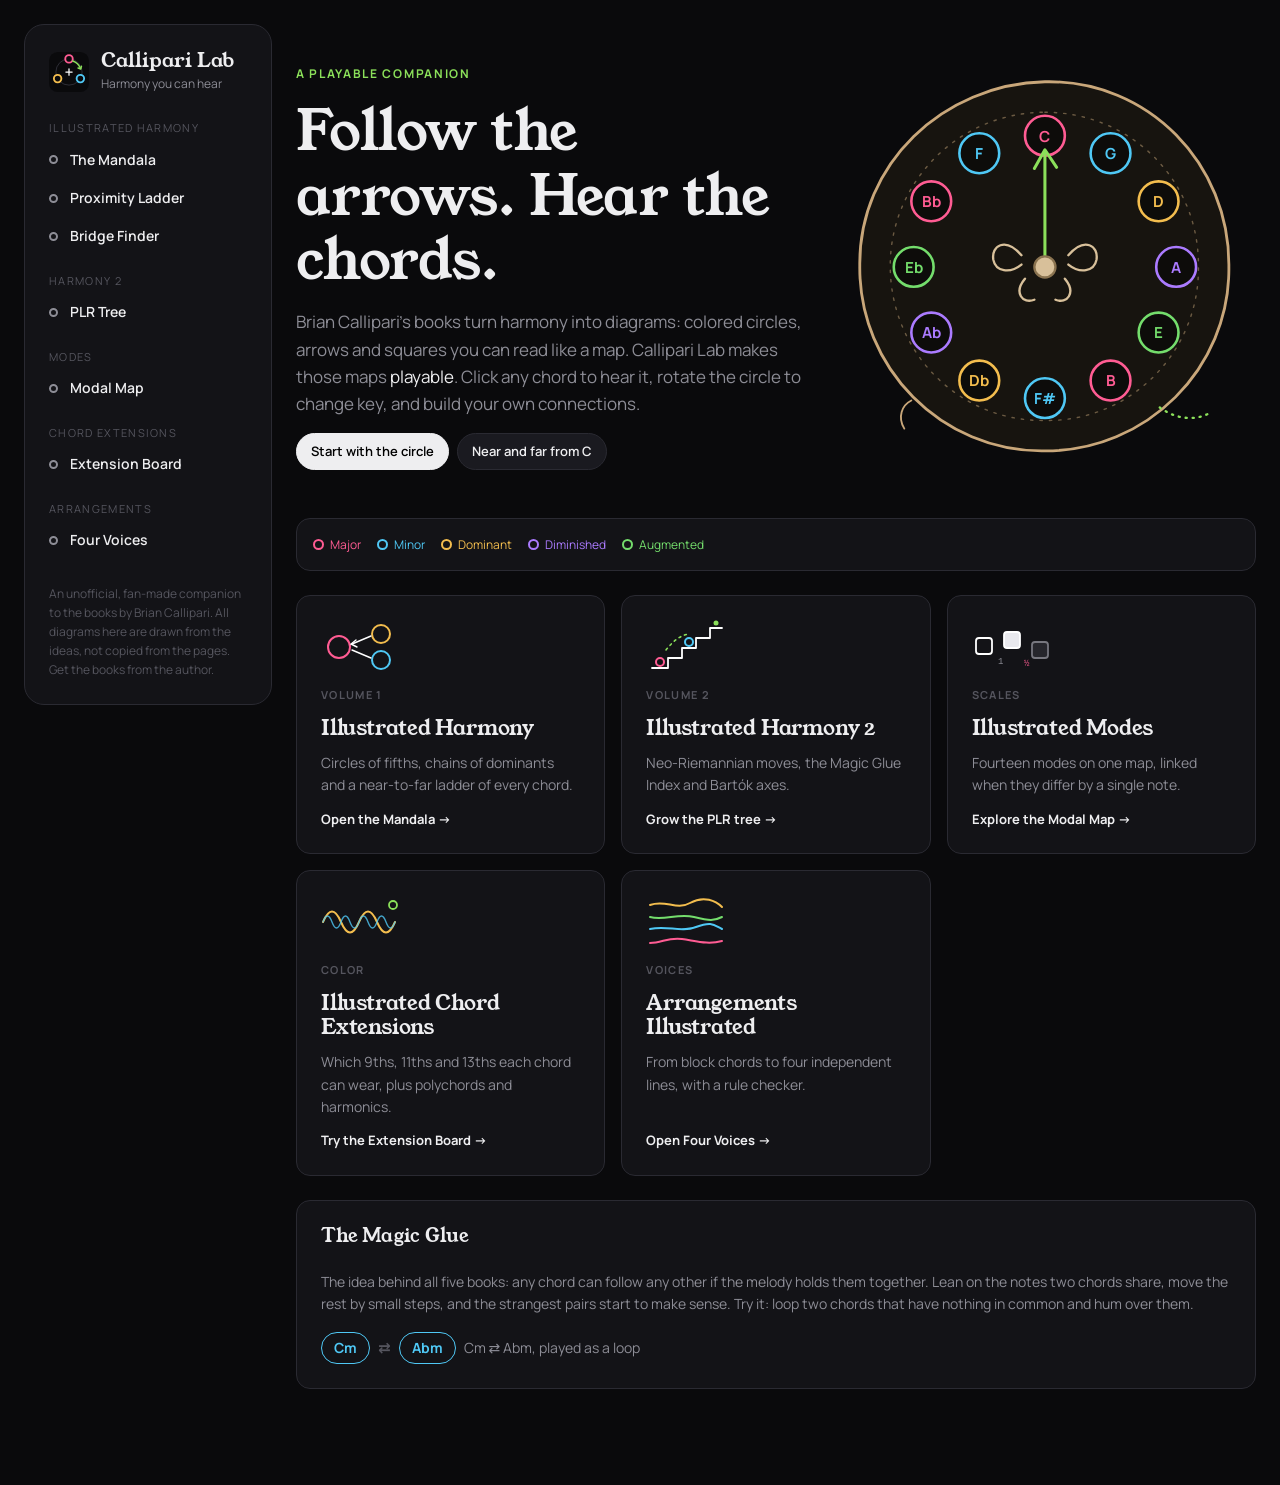
==== index.html @ 3df7a3fb "Callipari Lab: playable companion to Brian Callipari's harmony books Seven interactive tools (Mandal" ====
<!doctype html>
<html lang="en">
<head>
  <meta charset="utf-8">
  <meta name="viewport" content="width=device-width, initial-scale=1, viewport-fit=cover">
  <title>Callipari Lab</title>
  <meta name="description" content="A playable companion to Brian Callipari's illustrated music theory books: circles of fifths, proximity ladders, PLR trees, modal maps, extensions and four-voice arranging.">
  <meta property="og:title" content="Callipari Lab">
  <meta property="og:description" content="Brian Callipari's harmony diagrams, made playable. Click any chord to hear it.">
  <meta property="og:type" content="website">
  <meta property="og:image" content="icons/icon-512.png">
  <meta name="theme-color" content="#0a0a0c">
  <link rel="icon" href="icons/icon.svg" type="image/svg+xml">
  <link rel="icon" href="icons/icon-32.png" sizes="32x32" type="image/png">
  <link rel="apple-touch-icon" href="icons/apple-touch-icon.png">
  <link rel="manifest" href="manifest.webmanifest">
  <link rel="preconnect" href="https://fonts.googleapis.com">
  <link rel="preconnect" href="https://fonts.gstatic.com" crossorigin>
  <link href="https://fonts.googleapis.com/css2?family=Young+Serif&family=Manrope:wght@400;500;600;700&family=JetBrains+Mono:wght@400;600&display=swap" rel="stylesheet">
  <link rel="stylesheet" href="app.css?v=3">
</head>
<body>
  <div class="shell">
    <aside class="side">
      <a class="brand" href="#/" aria-label="Callipari Lab home">
        <img src="icons/icon.svg" width="40" height="40" alt="">
        <span><b>Callipari Lab</b><small>Harmony you can hear</small></span>
      </a>
      <button class="btn menu-btn" aria-expanded="false" aria-controls="nav">Menu</button>
      <nav class="nav" id="nav" aria-label="Tools">
        <div class="nav-group"><span>Illustrated Harmony</span>
          <a href="#/circle" class="f-maj"><i></i><span style="color:var(--ink)">The Mandala</span></a>
          <a href="#/proximity" class="f-min"><i></i><span style="color:var(--ink)">Proximity Ladder</span></a>
          <a href="#/bridges" class="f-dom"><i></i><span style="color:var(--ink)">Bridge Finder</span></a>
        </div>
        <div class="nav-group"><span>Harmony 2</span>
          <a href="#/plr" class="f-dim"><i></i><span style="color:var(--ink)">PLR Tree</span></a>
        </div>
        <div class="nav-group"><span>Modes</span>
          <a href="#/modes" class="f-maj"><i></i><span style="color:var(--ink)">Modal Map</span></a>
        </div>
        <div class="nav-group"><span>Chord Extensions</span>
          <a href="#/extensions" class="f-aug"><i></i><span style="color:var(--ink)">Extension Board</span></a>
        </div>
        <div class="nav-group"><span>Arrangements</span>
          <a href="#/voices" class="f-min"><i></i><span style="color:var(--ink)">Four Voices</span></a>
        </div>
      </nav>
      <p class="side-foot">An unofficial, fan-made companion to the books by Brian Callipari. All diagrams here are drawn from the ideas, not copied from the pages. Get the books from the author.</p>
    </aside>
    <main id="main" tabindex="-1">
      <noscript><div class="card">Callipari Lab needs JavaScript to draw and play its diagrams.</div></noscript>
    </main>
  </div>
  <div class="toast" id="toast" role="status" aria-live="polite"></div>
  <script src="engine.js?v=3"></script>
  <script src="app.js?v=3"></script>
</body>
</html>
---- app.css ----
:root {
  --bg: #0a0a0c;
  --panel: #131317;
  --panel-2: #1a1a20;
  --line: #2a2a32;
  --ink: #eeeef0;
  --muted: #8d8d96;
  --faint: #55555e;
  /* The books' chord color code */
  --maj: #ff5c93;
  --min: #4fc8f5;
  --dom: #f3bd4e;
  --dim: #ab7bff;
  --aug: #74dd6c;
  --sus: #c9c9cf;
  --note: #ffffff;
  /* Annotation green, like the hand-drawn arrows in the PDFs */
  --hand: #8be05a;
  --s1: 4px; --s2: 8px; --s3: 12px; --s4: 16px; --s5: 24px; --s6: 32px; --s7: 48px; --s8: 72px;
  --r: 14px;
  --display: 'Young Serif', Georgia, serif;
  --body: 'Manrope', system-ui, -apple-system, 'Segoe UI', sans-serif;
  --mono: 'JetBrains Mono', ui-monospace, Menlo, monospace;
  color-scheme: dark;
}

* { box-sizing: border-box; }
html { -webkit-text-size-adjust: 100%; }
body {
  margin: 0;
  background: var(--bg);
  color: var(--ink);
  font: 15px/1.6 var(--body);
  -webkit-font-smoothing: antialiased;
}
::selection { background: var(--maj); color: #000; }
a { color: inherit; }
h1, h2, h3 { font-family: var(--display); font-weight: 400; line-height: 1.15; margin: 0; letter-spacing: -0.01em; }
h1 { font-size: clamp(34px, 5vw, 56px); }
h2 { font-size: clamp(24px, 3vw, 32px); }
h3 { font-size: 19px; }
p { margin: 0; }
button, select, input { font: inherit; color: inherit; }
:focus-visible { outline: 2px solid var(--hand); outline-offset: 3px; border-radius: 6px; }

/* ---------- Shell ---------- */
.shell {
  max-width: 1280px;
  margin: 0 auto;
  display: grid;
  grid-template-columns: 248px minmax(0, 1fr);
  gap: var(--s5);
  padding: var(--s5);
  min-height: 100vh;
}
.side {
  position: sticky;
  top: var(--s5);
  align-self: start;
  background: var(--panel);
  border: 1px solid var(--line);
  border-radius: 20px;
  padding: var(--s5) var(--s4);
  display: flex;
  flex-direction: column;
  gap: var(--s5);
  max-height: calc(100vh - 2 * var(--s5));
  overflow: auto;
}
.brand { display: flex; gap: var(--s3); align-items: center; text-decoration: none; padding: 0 var(--s2); }
.brand svg { flex: none; }
.brand b { font-family: var(--display); font-weight: 400; font-size: 20px; display: block; line-height: 1.1; }
.brand small { color: var(--muted); font-size: 12px; }
.nav { display: flex; flex-direction: column; gap: var(--s4); }
.nav-group > span {
  display: block;
  font-size: 11px;
  text-transform: uppercase;
  letter-spacing: 0.12em;
  color: var(--faint);
  padding: 0 var(--s2) var(--s1);
}
.nav a {
  display: flex;
  align-items: center;
  gap: var(--s3);
  padding: var(--s2) var(--s2);
  border-radius: 10px;
  text-decoration: none;
  color: var(--muted);
  font-weight: 600;
  font-size: 14px;
  transition: background 0.15s, color 0.15s;
}
.nav a i { width: 9px; height: 9px; border-radius: 50%; border: 2px solid currentColor; flex: none; }
.nav a:hover { background: var(--panel-2); color: var(--ink); }
.nav a[aria-current='page'] { background: var(--panel-2); color: var(--ink); }
.nav a[aria-current='page'] i { background: currentColor; }
.side-foot { margin-top: auto; font-size: 12px; color: var(--faint); padding: 0 var(--s2); }
.side-foot a { color: var(--muted); }

main { min-width: 0; padding-bottom: var(--s8); }
.view { display: flex; flex-direction: column; gap: var(--s5); animation: rise 0.35s ease both; }
@keyframes rise { from { opacity: 0; transform: translateY(6px); } }

.head { display: flex; flex-direction: column; gap: var(--s3); padding: var(--s4) 0 var(--s2); max-width: 760px; }
.kicker { font-size: 12px; text-transform: uppercase; letter-spacing: 0.14em; color: var(--hand); font-weight: 700; }
.lede { color: var(--muted); font-size: 16px; max-width: 64ch; }
.lede em { color: var(--ink); font-style: normal; }

.card {
  background: var(--panel);
  border: 1px solid var(--line);
  border-radius: var(--r);
  padding: var(--s5);
  min-width: 0;
}
.card.tight { padding: var(--s4); }
.card h3 { margin-bottom: var(--s2); }
.card .sub { color: var(--muted); font-size: 14px; }
.grid2 { display: grid; grid-template-columns: minmax(0, 1.35fr) minmax(0, 1fr); gap: var(--s5); align-items: start; }
.stack { display: flex; flex-direction: column; gap: var(--s4); }
.row { display: flex; flex-wrap: wrap; gap: var(--s2); align-items: center; }
.between { justify-content: space-between; }

/* ---------- Controls ---------- */
.btn, .chip {
  border: 1px solid var(--line);
  background: var(--panel-2);
  padding: 7px 14px;
  border-radius: 999px;
  cursor: pointer;
  font-weight: 600;
  font-size: 13px;
  transition: border-color 0.15s, background 0.15s, transform 0.1s;
  white-space: nowrap;
  text-decoration: none;
  display: inline-flex;
  align-items: center;
  gap: 6px;
}
.btn:hover, .chip:hover { border-color: var(--muted); }
.btn:active, .chip:active { transform: scale(0.97); }
.btn.primary { background: var(--ink); color: #000; border-color: var(--ink); }
.btn.primary:hover { background: #fff; }
.chip[aria-pressed='true'] { background: var(--ink); color: #000; border-color: var(--ink); }
.chip.c-maj[aria-pressed='true'] { background: var(--maj); border-color: var(--maj); }
.chip.c-min[aria-pressed='true'] { background: var(--min); border-color: var(--min); }
.chip.c-dom[aria-pressed='true'] { background: var(--dom); border-color: var(--dom); }
.chip.c-dim[aria-pressed='true'] { background: var(--dim); border-color: var(--dim); }
.chip.c-aug[aria-pressed='true'] { background: var(--aug); border-color: var(--aug); }
.seg { display: inline-flex; flex-wrap: wrap; gap: 4px; padding: 4px; background: var(--bg); border: 1px solid var(--line); border-radius: 999px; }
.seg .chip { border-color: transparent; background: transparent; }
.seg .chip[aria-pressed='true'] { background: var(--ink); color: #000; }
select {
  background: var(--panel-2);
  border: 1px solid var(--line);
  border-radius: 10px;
  padding: 7px 30px 7px 12px;
  appearance: none;
  background-image: linear-gradient(45deg, transparent 50%, var(--muted) 50%), linear-gradient(135deg, var(--muted) 50%, transparent 50%);
  background-position: calc(100% - 15px) 52%, calc(100% - 10px) 52%;
  background-size: 5px 5px;
  background-repeat: no-repeat;
  cursor: pointer;
}
label.field { display: flex; flex-direction: column; gap: 4px; font-size: 12px; color: var(--muted); font-weight: 600; }

/* ---------- Diagrams ---------- */
.diagram { width: 100%; height: auto; display: block; user-select: none; -webkit-user-select: none; }
.diagram text { font-family: var(--body); }
.node { cursor: pointer; }
.node circle, .node rect { transition: fill 0.15s, stroke-width 0.15s, opacity 0.2s; }
.node:hover circle, .node:hover rect { fill: rgba(255, 255, 255, 0.08); }
.node:focus-visible { outline: none; }
.node:focus-visible circle, .node:focus-visible rect { stroke-width: 3.5; }
.node.dim-out { opacity: 0.18; }
.node.lit circle { fill: rgba(255, 255, 255, 0.14); }
.edge { fill: none; stroke: rgba(255, 255, 255, 0.55); stroke-width: 1.2; }
.edge.dotted { stroke-dasharray: 3 4; }
.edge.hand { stroke: var(--hand); stroke-width: 2.2; }
.pulse { animation: pulse 0.6s ease; transform-box: fill-box; transform-origin: center; }
@keyframes pulse { 40% { transform: scale(1.12); } }

.chordpill {
  display: inline-flex;
  align-items: baseline;
  gap: 6px;
  border: 1.5px solid currentColor;
  border-radius: 999px;
  padding: 4px 12px;
  background: transparent;
  cursor: pointer;
  font-weight: 700;
  font-size: 14px;
  transition: background 0.15s, transform 0.1s;
}
.chordpill small { color: var(--muted); font-weight: 500; font-size: 11px; }
.chordpill:hover { background: rgba(255, 255, 255, 0.07); }
.chordpill:active { transform: scale(0.96); }
.f-maj { color: var(--maj); } .f-min { color: var(--min); } .f-dom { color: var(--dom); }
.f-dim { color: var(--dim); } .f-aug { color: var(--aug); } .f-sus { color: var(--sus); } .f-other { color: var(--muted); }
.arrow { color: var(--faint); font-weight: 700; }

.legend { display: flex; flex-wrap: wrap; gap: var(--s4); font-size: 12px; color: var(--muted); }
.legend span { display: inline-flex; align-items: center; gap: 6px; }
.legend i { width: 11px; height: 11px; border-radius: 50%; border: 2px solid currentColor; }

/* Note squares, the scale notation from the Modes book */
.squares { display: flex; align-items: center; flex-wrap: wrap; gap: 2px; }
.sq {
  width: 40px; height: 40px;
  display: grid; place-items: center;
  border: 1.5px solid var(--ink);
  border-radius: 6px;
  font-weight: 700;
  cursor: pointer;
  background: transparent;
}
.sq.up { background: #e9e9ee; color: #000; box-shadow: 0 -3px 0 #fff inset, 0 4px 0 #77777f; }
.sq.down { background: #26262c; border-color: #56565e; box-shadow: 0 3px 0 #000 inset; }
.sq:hover { border-color: var(--hand); }
.step { font-size: 11px; color: var(--muted); min-width: 22px; text-align: center; font-family: var(--mono); }
.step.half { color: var(--maj); }

/* Proximity ladder */
.ladder { display: flex; flex-direction: column; gap: var(--s3); }
.tier { display: grid; grid-template-columns: 170px minmax(0, 1fr); gap: var(--s3); align-items: start; padding: var(--s3) 0; border-top: 1px solid var(--line); }
.tier:first-child { border-top: 0; }
.tier-label b { display: block; font-family: var(--display); font-weight: 400; font-size: 17px; }
.tier-label small { color: var(--muted); font-size: 12px; }
.meter { height: 4px; border-radius: 4px; background: linear-gradient(90deg, var(--hand), var(--dom), var(--maj)); opacity: 0.8; }

.notes-mini { font-family: var(--mono); font-size: 12px; color: var(--muted); }
.callout { border-left: 2px solid var(--hand); padding: var(--s1) 0 var(--s1) var(--s4); color: var(--muted); font-size: 14px; }
.callout b { color: var(--ink); }
.flag { font-size: 13px; padding: var(--s2) var(--s3); border-radius: 10px; background: var(--panel-2); border: 1px solid var(--line); }
.flag.warn { border-color: rgba(243, 189, 78, 0.5); }
.flag.bad { border-color: rgba(255, 92, 147, 0.55); }
.flag.ok { border-color: rgba(139, 224, 90, 0.5); }

/* Home */
.hero { display: grid; grid-template-columns: minmax(0, 1.2fr) minmax(0, 1fr); gap: var(--s6); align-items: center; padding: var(--s6) 0 var(--s4); }
.hero .lede { font-size: 17px; }
.books { display: grid; grid-template-columns: repeat(auto-fill, minmax(230px, 1fr)); gap: var(--s4); }
.book {
  display: flex; flex-direction: column; gap: var(--s3);
  text-decoration: none;
  background: var(--panel);
  border: 1px solid var(--line);
  border-radius: var(--r);
  padding: var(--s5);
  transition: border-color 0.2s, transform 0.2s;
}
.book:hover { border-color: var(--muted); transform: translateY(-2px); }
.book .vol { font-size: 11px; letter-spacing: 0.12em; text-transform: uppercase; color: var(--faint); font-weight: 700; }
.book h3 { font-size: 21px; }
.book p { color: var(--muted); font-size: 14px; }
.book .go { margin-top: auto; font-weight: 700; font-size: 13px; }
.book svg { height: 54px; width: auto; align-self: flex-start; }

.empty { display: flex; flex-direction: column; align-items: center; text-align: center; gap: var(--s3); padding: var(--s6) var(--s4); color: var(--muted); }
.empty svg { width: 120px; height: auto; }

.toast {
  position: fixed; left: 50%; bottom: 24px; transform: translateX(-50%) translateY(20px);
  background: var(--ink); color: #000; padding: 10px 18px; border-radius: 999px; font-weight: 700; font-size: 13px;
  opacity: 0; pointer-events: none; transition: opacity 0.2s, transform 0.2s; z-index: 50;
}
.toast.show { opacity: 1; transform: translateX(-50%) translateY(0); }

.menu-btn { display: none; }

.saw .chip { padding: 5px 10px; font-size: 12px; min-width: 44px; }

/* Voice lab */
.roll { width: 100%; height: auto; display: block; }
.v-s { color: var(--dom); } .v-a { color: var(--aug); } .v-t { color: var(--min); } .v-b { color: var(--maj); }

@media (max-width: 980px) {
  .grid2, .hero { grid-template-columns: 1fr; }
  .hero > svg { max-width: 340px; margin: 0 auto; }
}
@media (max-width: 820px) {
  .shell { grid-template-columns: 1fr; padding: var(--s4); gap: var(--s4); }
  .side { position: sticky; top: 0; z-index: 20; max-height: none; flex-direction: row; align-items: center; padding: var(--s3) var(--s4); border-radius: 0 0 16px 16px; margin: calc(-1 * var(--s4)) calc(-1 * var(--s4)) 0; border-top: 0; }
  .menu-btn { display: inline-flex; margin-left: auto; }
  .nav, .side-foot { display: none; }
  .side.open { flex-wrap: wrap; }
  .side.open .nav { display: flex; flex-basis: 100%; padding-top: var(--s3); }
  .tier { grid-template-columns: 1fr; gap: var(--s2); }
  .card { padding: var(--s4); }
  .sq { width: 34px; height: 34px; }
}
@media (prefers-reduced-motion: reduce) {
  *, *::before, *::after { animation: none !important; transition: none !important; }
}
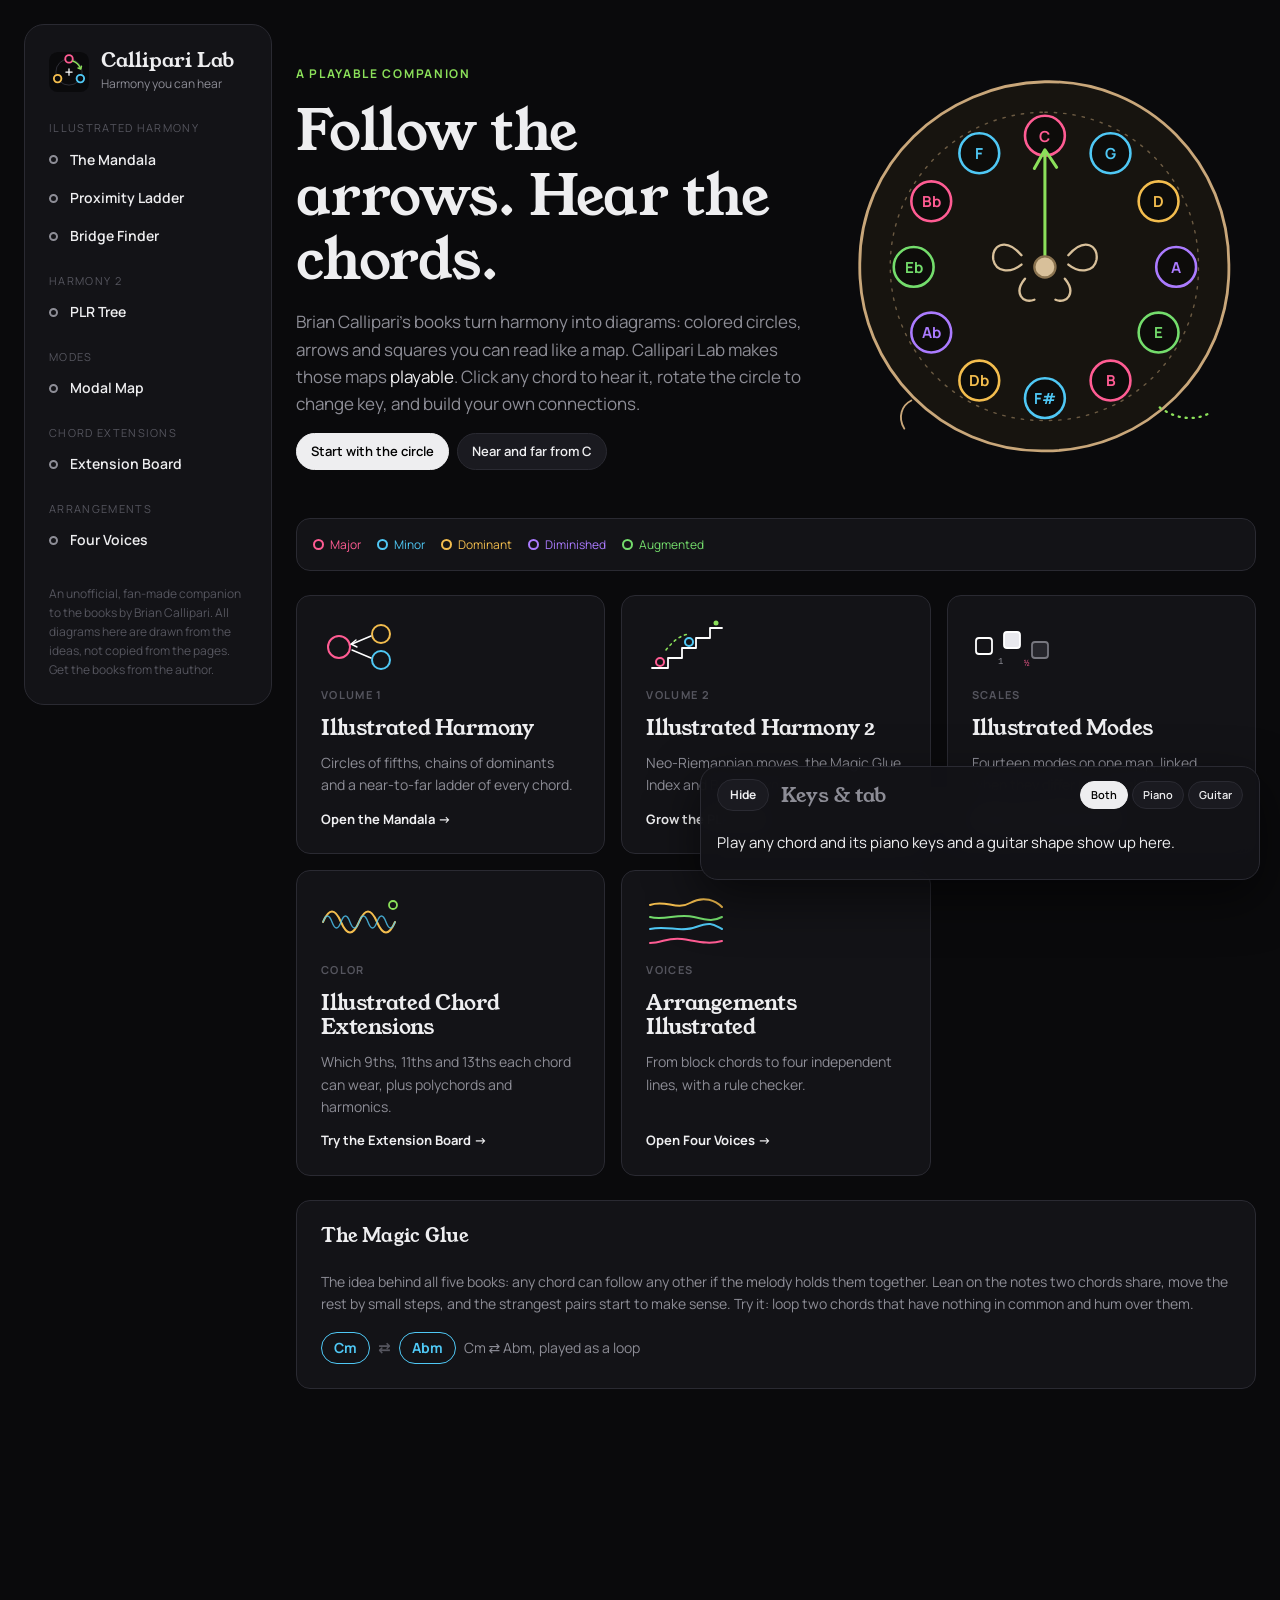
==== commit cb15573d: "Add piano keys and guitar shapes dock Every chord played anywhere in the app now shows its exact not" ====
--- a/index.html
+++ b/index.html
@@ -17,7 +17,7 @@
   <link rel="preconnect" href="https://fonts.googleapis.com">
   <link rel="preconnect" href="https://fonts.gstatic.com" crossorigin>
   <link href="https://fonts.googleapis.com/css2?family=Young+Serif&family=Manrope:wght@400;500;600;700&family=JetBrains+Mono:wght@400;600&display=swap" rel="stylesheet">
-  <link rel="stylesheet" href="app.css?v=3">
+  <link rel="stylesheet" href="app.css?v=7">
 </head>
 <body>
   <div class="shell">
@@ -52,8 +52,9 @@
       <noscript><div class="card">Callipari Lab needs JavaScript to draw and play its diagrams.</div></noscript>
     </main>
   </div>
+  <aside class="dock" id="dock" aria-label="Piano keys and guitar shape" aria-live="polite"></aside>
   <div class="toast" id="toast" role="status" aria-live="polite"></div>
-  <script src="engine.js?v=3"></script>
-  <script src="app.js?v=3"></script>
+  <script src="engine.js?v=7"></script>
+  <script src="app.js?v=7"></script>
 </body>
 </html>
--- a/app.css
+++ b/app.css
@@ -199,7 +199,7 @@
 .chordpill:hover { background: rgba(255, 255, 255, 0.07); }
 .chordpill:active { transform: scale(0.96); }
 .f-maj { color: var(--maj); } .f-min { color: var(--min); } .f-dom { color: var(--dom); }
-.f-dim { color: var(--dim); } .f-aug { color: var(--aug); } .f-sus { color: var(--sus); } .f-other { color: var(--muted); }
+.f-dim { color: var(--dim); } .f-aug { color: var(--aug); } .f-sus { color: var(--sus); } .f-other { color: var(--muted); } .f-hand { color: var(--hand); }
 .arrow { color: var(--faint); font-weight: 700; }
 
 .legend { display: flex; flex-wrap: wrap; gap: var(--s4); font-size: 12px; color: var(--muted); }
@@ -295,3 +295,52 @@
 @media (prefers-reduced-motion: reduce) {
   *, *::before, *::after { animation: none !important; transition: none !important; }
 }
+
+/* ---------- Keys and tab dock ---------- */
+.dock {
+  position: fixed;
+  right: 20px;
+  bottom: 20px;
+  width: min(560px, calc(100vw - 40px));
+  background: rgba(19, 19, 23, 0.94);
+  backdrop-filter: blur(12px);
+  -webkit-backdrop-filter: blur(12px);
+  border: 1px solid var(--line);
+  border-radius: 18px;
+  box-shadow: 0 18px 50px rgba(0, 0, 0, 0.55);
+  z-index: 40;
+  padding: var(--s3) var(--s4) var(--s4);
+}
+.dock[data-open='false'] { width: auto; padding-bottom: var(--s3); }
+.dock[data-open='false'] .dock-body, .dock[data-open='false'] .dock-views, .dock[data-open='false'] .notes-mini { display: none; }
+.dock-head { display: flex; align-items: center; gap: var(--s3); min-width: 0; }
+.dock-head b { font-family: var(--display); font-weight: 400; font-size: 20px; white-space: nowrap; overflow: hidden; text-overflow: ellipsis; }
+.dock-head .notes-mini { white-space: nowrap; overflow: hidden; text-overflow: ellipsis; min-width: 0; flex: 1; }
+.dock-toggle { border: 1px solid var(--line); background: var(--panel-2); border-radius: 999px; padding: 5px 12px; font-size: 12px; font-weight: 700; cursor: pointer; flex: none; }
+.dock-toggle:hover { border-color: var(--muted); }
+.dock-views { display: inline-flex; gap: 4px; margin-left: auto; flex: none; }
+.dock-views .chip { padding: 4px 10px; font-size: 11px; }
+.dock-body { display: flex; gap: var(--s4); align-items: center; justify-content: space-between; margin-top: var(--s3); }
+.dock-empty { padding: var(--s2) 0; }
+.pianowrap { flex: 1; min-width: 0; max-width: 360px; }
+.dock[data-view='piano'] .pianowrap { max-width: 520px; margin: 0 auto; }
+.piano, .fretmap { width: 100%; height: auto; display: block; }
+.piano .key { cursor: pointer; }
+.piano .key:hover rect { opacity: 0.85; }
+.guitar { display: flex; align-items: center; gap: var(--s2); flex: none; }
+.guitar.wide { flex: 1; flex-direction: column; align-items: stretch; min-width: 0; }
+.chordbox { width: 132px; height: auto; }
+.alts { display: flex; flex-direction: column; align-items: center; gap: 6px; text-align: center; }
+.alts .btn { padding: 2px 12px; font-size: 16px; }
+.alts .btn:disabled { opacity: 0.3; cursor: default; }
+.dock[data-view='piano'] .guitar { display: none; }
+.dock[data-view='guitar'] .pianowrap { display: none; }
+.dock[data-view='guitar'] .guitar.wide, .dock[data-view='guitar'] .guitar { flex: 1; justify-content: center; }
+main { padding-bottom: 260px; }
+@media (max-width: 820px) {
+  .dock { right: 8px; left: 8px; bottom: 8px; width: auto; padding: var(--s2) var(--s3) var(--s3); }
+  .dock-head b { font-size: 17px; }
+  .dock-head .notes-mini { display: none; }
+  .chordbox { width: 92px; }
+  .dock-body { gap: var(--s2); }
+}
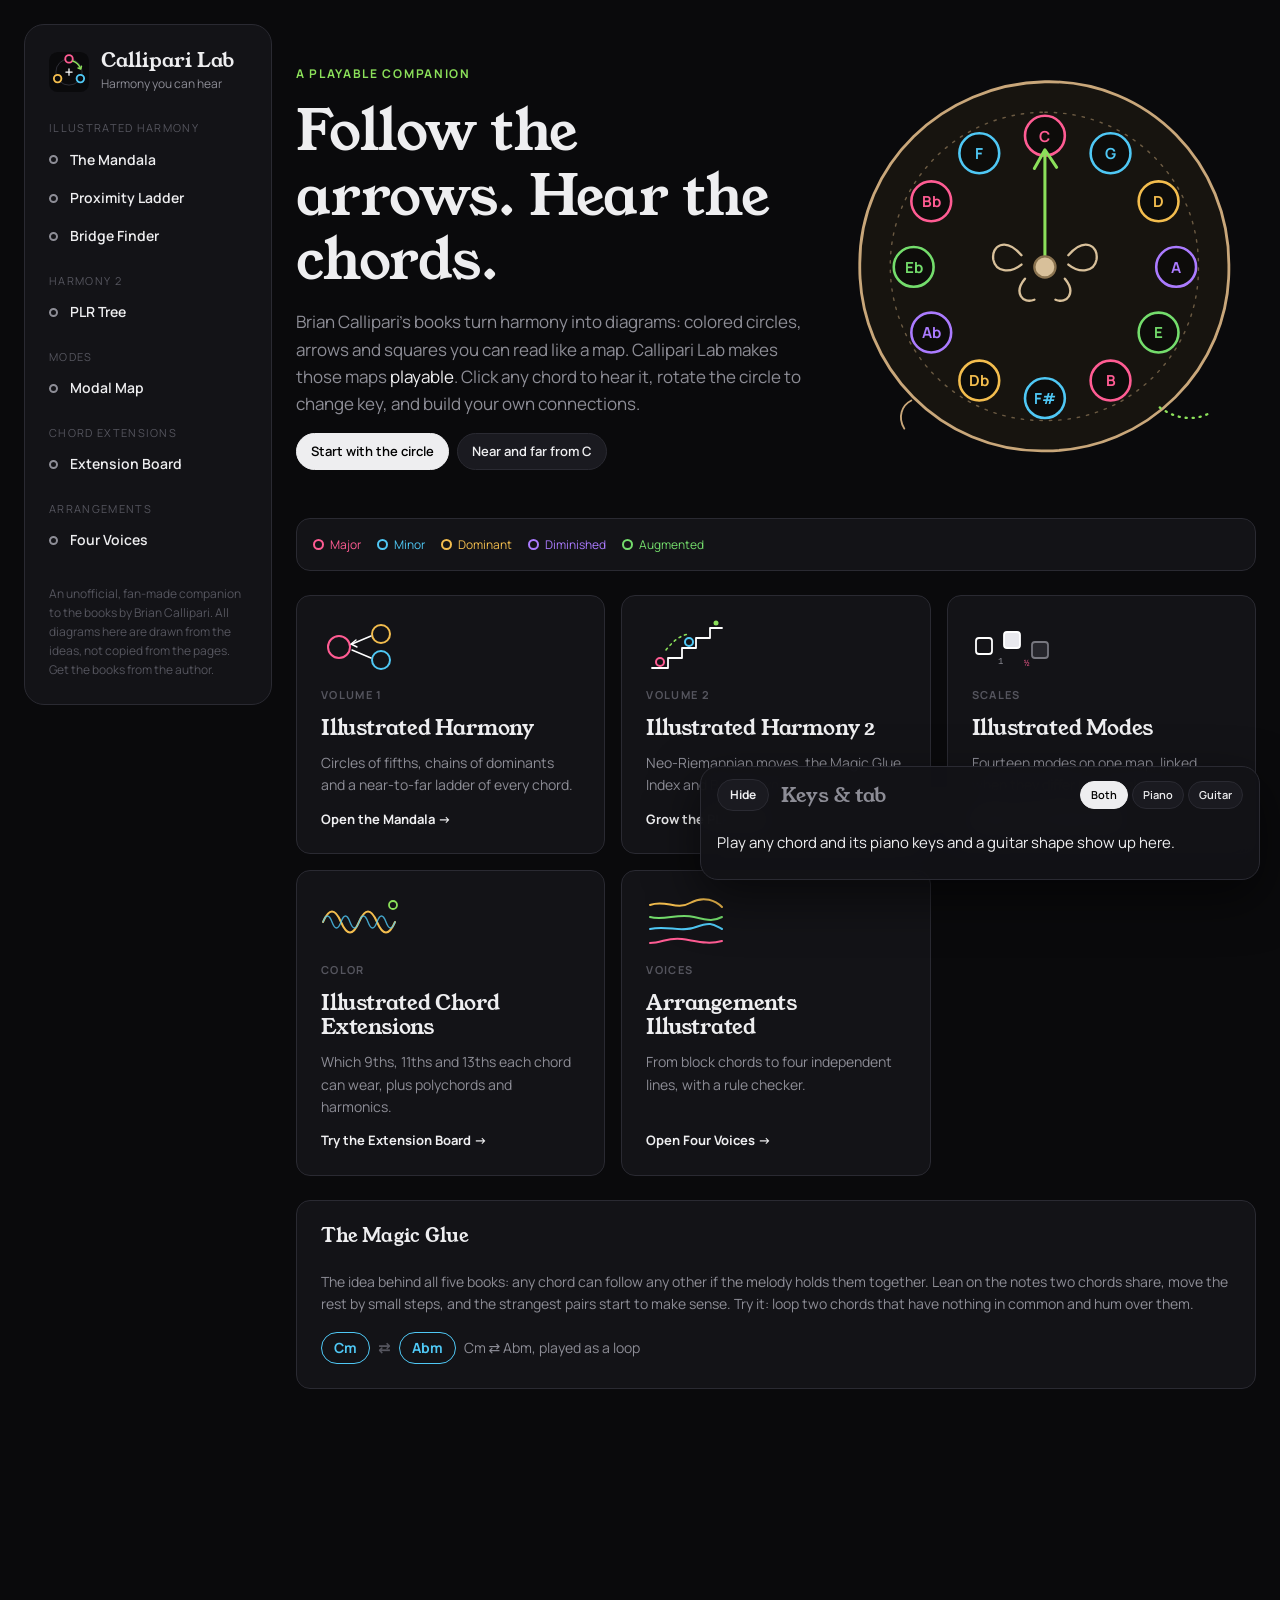
==== commit 05b9a0e2: "Prefer standard barre shapes for Bm and C#m Open strings mixed with a 4th-fret reach are now ranked " ====
--- a/index.html
+++ b/index.html
@@ -17,7 +17,7 @@
   <link rel="preconnect" href="https://fonts.googleapis.com">
   <link rel="preconnect" href="https://fonts.gstatic.com" crossorigin>
   <link href="https://fonts.googleapis.com/css2?family=Young+Serif&family=Manrope:wght@400;500;600;700&family=JetBrains+Mono:wght@400;600&display=swap" rel="stylesheet">
-  <link rel="stylesheet" href="app.css?v=7">
+  <link rel="stylesheet" href="app.css?v=8">
 </head>
 <body>
   <div class="shell">
@@ -54,7 +54,7 @@
   </div>
   <aside class="dock" id="dock" aria-label="Piano keys and guitar shape" aria-live="polite"></aside>
   <div class="toast" id="toast" role="status" aria-live="polite"></div>
-  <script src="engine.js?v=7"></script>
-  <script src="app.js?v=7"></script>
+  <script src="engine.js?v=8"></script>
+  <script src="app.js?v=8"></script>
 </body>
 </html>
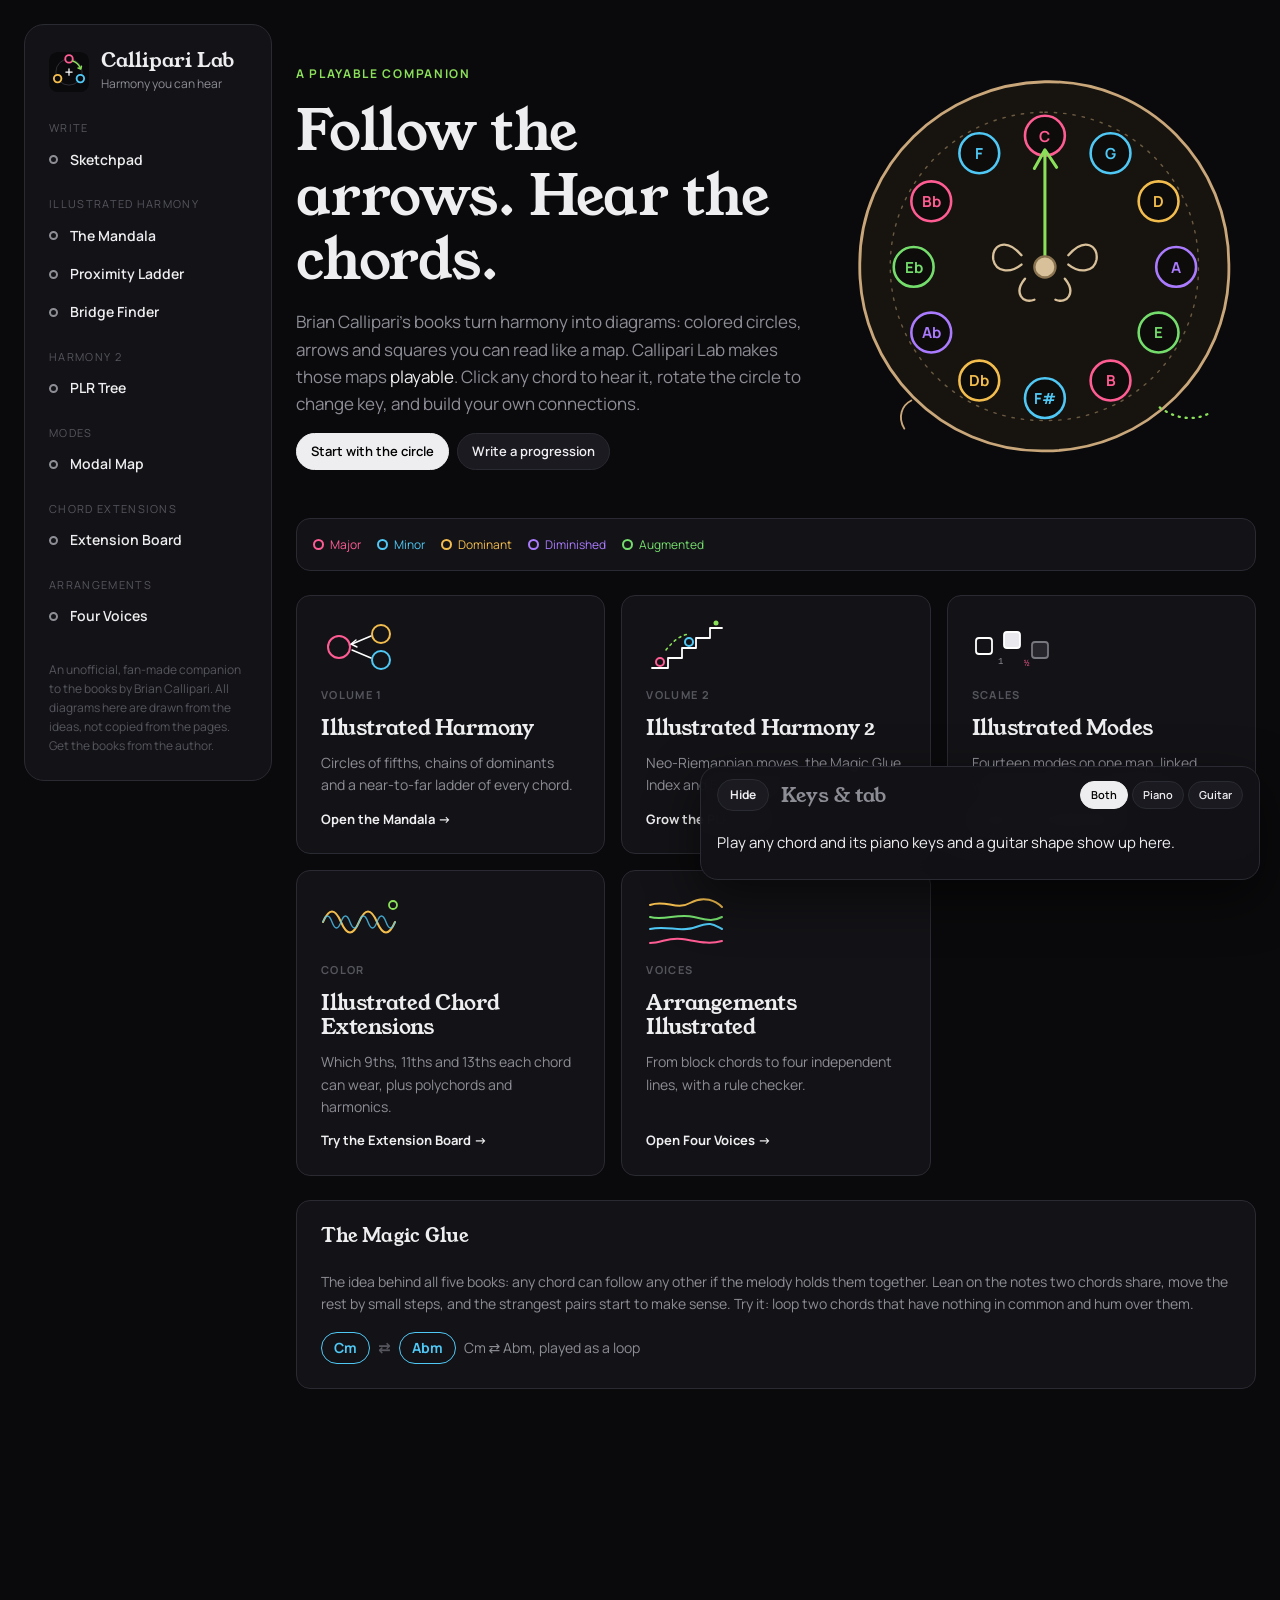
==== commit 14c5131f: "Add Sketchpad with next-chord ideas and MIDI export A persistent progression collects chords from ev" ====
--- a/index.html
+++ b/index.html
@@ -17,7 +17,7 @@
   <link rel="preconnect" href="https://fonts.googleapis.com">
   <link rel="preconnect" href="https://fonts.gstatic.com" crossorigin>
   <link href="https://fonts.googleapis.com/css2?family=Young+Serif&family=Manrope:wght@400;500;600;700&family=JetBrains+Mono:wght@400;600&display=swap" rel="stylesheet">
-  <link rel="stylesheet" href="app.css?v=8">
+  <link rel="stylesheet" href="app.css?v=11">
 </head>
 <body>
   <div class="shell">
@@ -28,6 +28,9 @@
       </a>
       <button class="btn menu-btn" aria-expanded="false" aria-controls="nav">Menu</button>
       <nav class="nav" id="nav" aria-label="Tools">
+        <div class="nav-group"><span>Write</span>
+          <a href="#/sketch" class="f-hand"><i></i><span style="color:var(--ink)">Sketchpad</span><span class="count" id="sketch-count" hidden>0</span></a>
+        </div>
         <div class="nav-group"><span>Illustrated Harmony</span>
           <a href="#/circle" class="f-maj"><i></i><span style="color:var(--ink)">The Mandala</span></a>
           <a href="#/proximity" class="f-min"><i></i><span style="color:var(--ink)">Proximity Ladder</span></a>
@@ -54,7 +57,7 @@
   </div>
   <aside class="dock" id="dock" aria-label="Piano keys and guitar shape" aria-live="polite"></aside>
   <div class="toast" id="toast" role="status" aria-live="polite"></div>
-  <script src="engine.js?v=8"></script>
-  <script src="app.js?v=8"></script>
+  <script src="engine.js?v=11"></script>
+  <script src="app.js?v=11"></script>
 </body>
 </html>
--- a/app.css
+++ b/app.css
@@ -312,7 +312,7 @@
   padding: var(--s3) var(--s4) var(--s4);
 }
 .dock[data-open='false'] { width: auto; padding-bottom: var(--s3); }
-.dock[data-open='false'] .dock-body, .dock[data-open='false'] .dock-views, .dock[data-open='false'] .notes-mini { display: none; }
+.dock[data-open='false'] .dock-body, .dock[data-open='false'] .dock-views, .dock[data-open='false'] .notes-mini, .dock[data-open='false'] .dock-head b, .dock[data-open='false'] .dock-add { display: none; }
 .dock-head { display: flex; align-items: center; gap: var(--s3); min-width: 0; }
 .dock-head b { font-family: var(--display); font-weight: 400; font-size: 20px; white-space: nowrap; overflow: hidden; text-overflow: ellipsis; }
 .dock-head .notes-mini { white-space: nowrap; overflow: hidden; text-overflow: ellipsis; min-width: 0; flex: 1; }
@@ -344,3 +344,26 @@
   .chordbox { width: 92px; }
   .dock-body { gap: var(--s2); }
 }
+
+/* ---------- Sketchpad ---------- */
+.text-in { background: var(--panel-2); border: 1px solid var(--line); border-radius: 10px; padding: 8px 12px; color: var(--ink); font-weight: 600; }
+input[type='range'] { accent-color: var(--hand); width: 160px; }
+.count { margin-left: auto; background: var(--hand); color: #000; font-size: 11px; font-weight: 800; border-radius: 999px; padding: 1px 8px; }
+.lane { display: flex; flex-wrap: wrap; gap: var(--s2); }
+.sk-card {
+  display: flex; flex-direction: column; gap: 4px; align-items: flex-start;
+  border: 1.5px solid currentColor; border-radius: 12px; padding: var(--s2) var(--s3);
+  min-width: 112px; background: var(--bg); transition: background 0.15s, box-shadow 0.15s;
+}
+.sk-card.sel { background: rgba(255, 255, 255, 0.06); box-shadow: 0 0 0 2px var(--panel), 0 0 0 4px currentColor; }
+.sk-card.now { background: rgba(139, 224, 90, 0.14); }
+.sk-name { background: none; border: 0; padding: 0; cursor: pointer; font-family: var(--display); font-size: 22px; color: inherit; }
+.sk-card select { padding: 3px 26px 3px 8px; font-size: 12px; color: var(--ink); }
+.sk-tools { display: flex; gap: 2px; }
+.sk-tools button { background: var(--panel-2); border: 1px solid var(--line); color: var(--muted); border-radius: 6px; width: 26px; height: 24px; cursor: pointer; font-size: 13px; padding: 0; }
+.sk-tools button:hover:not(:disabled) { color: var(--ink); border-color: var(--muted); }
+.sk-tools button:disabled { opacity: 0.3; cursor: default; }
+.dock-add { padding: 3px 10px; font-size: 11px; border-color: var(--hand); color: var(--hand); flex: none; }
+.dock-add:hover { background: var(--hand); color: #000; }
+.card .btn { justify-content: center; }
+.btn.danger { border-color: var(--maj); color: var(--maj); }
